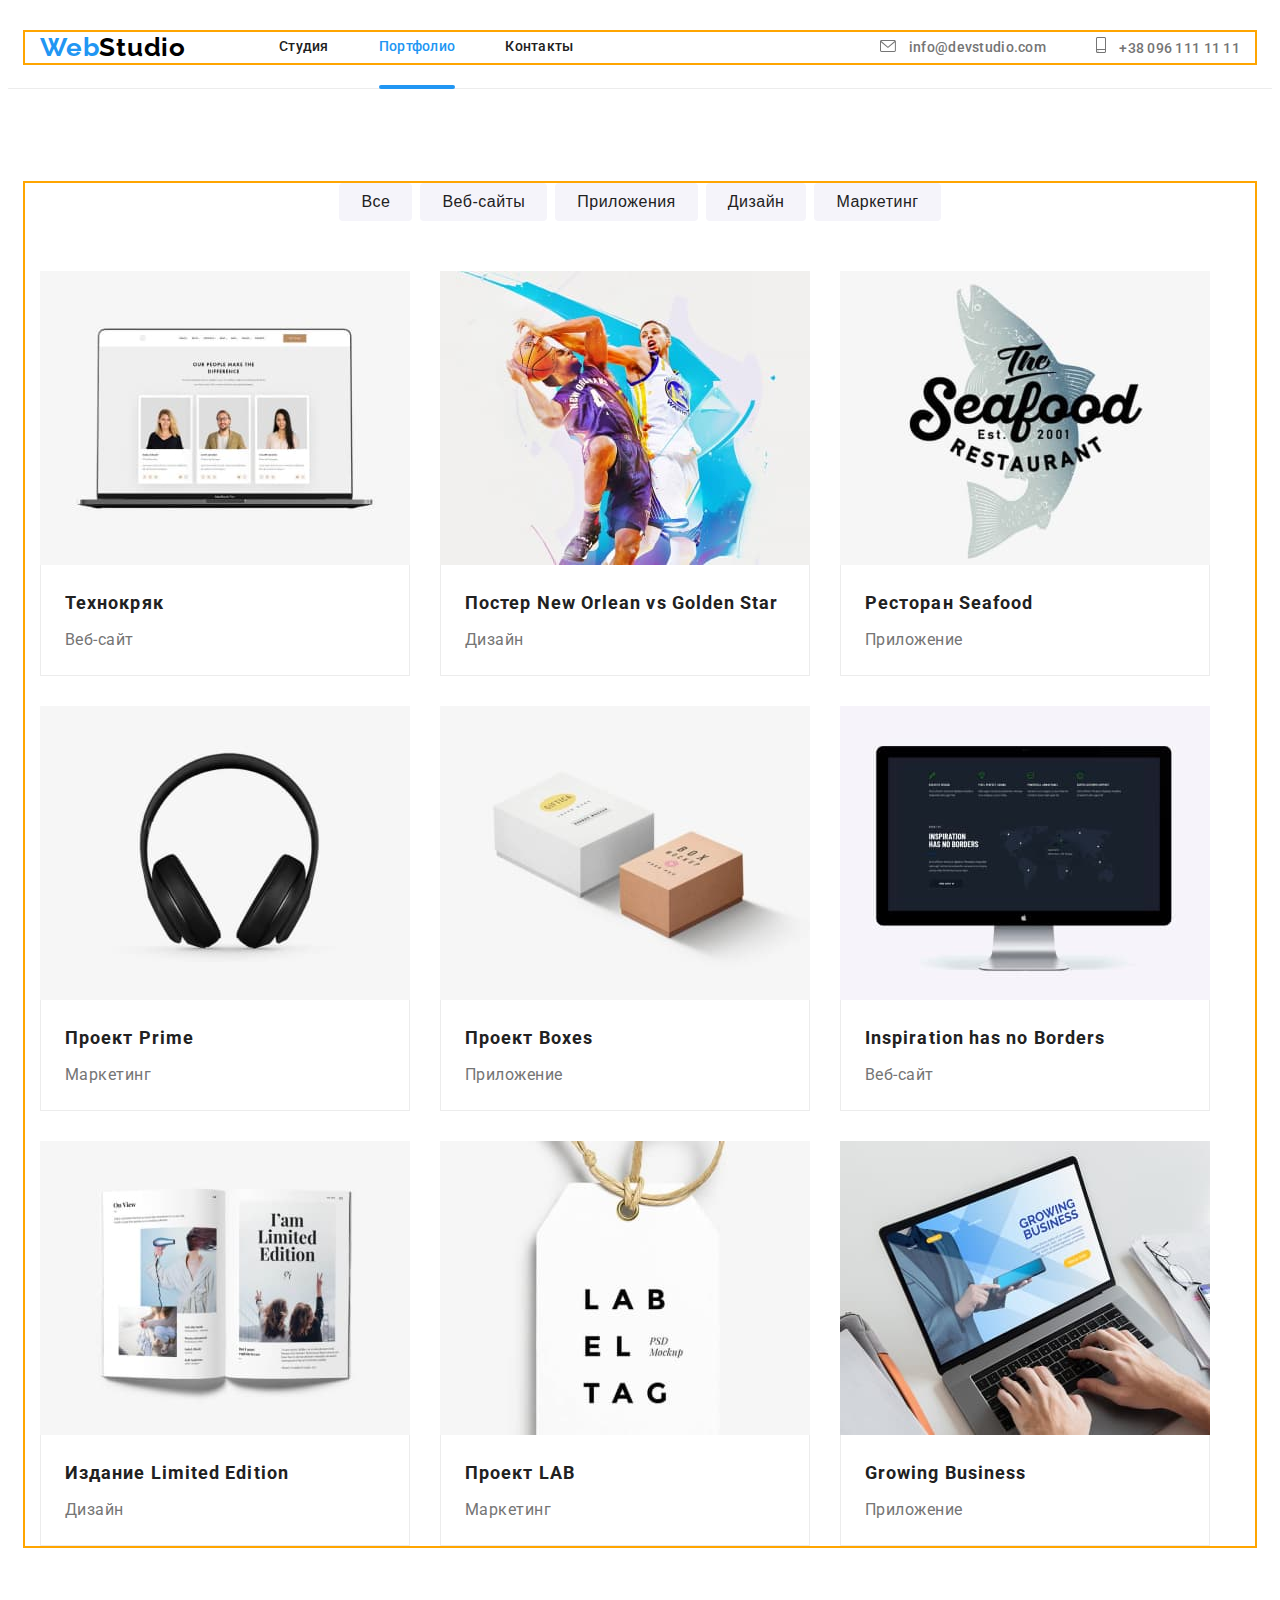
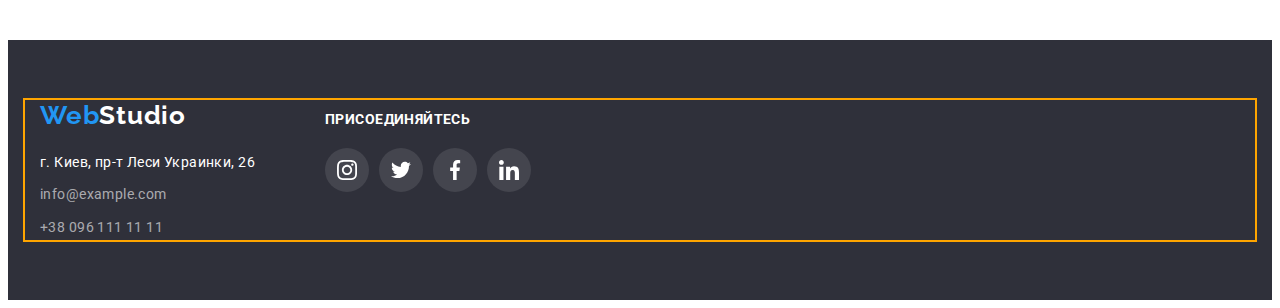
==== portfolio.html @ 05472dbf "copy" ====
<!DOCTYPE html>
<html lang="ru">
<head>
    <meta charset="UTF-8">
    <meta http-equiv="X-UA-Compatible" content="IE=edge">
    <meta name="viewport" content="width=device-width, initial-scale=1.0">
    <title>WebStudio</title>
    <link rel="stylesheet" href="https://cdnjs.cloudflare.com/ajax/libs/modern-normalize/1.1.0/modern-normalize.min.css" integrity="sha512-wpPYUAdjBVSE4KJnH1VR1HeZfpl1ub8YT/NKx4PuQ5NmX2tKuGu6U/JRp5y+Y8XG2tV+wKQpNHVUX03MfMFn9Q==" crossorigin="anonymous" referrerpolicy="no-referrer" />
    <link rel="preconnect" href="https://fonts.googleapis.com">
    <link rel="preconnect" href="https://fonts.gstatic.com" crossorigin>
    <link href="https://fonts.googleapis.com/css2?family=Raleway:wght@700&family=Roboto:wght@400;500;700;900&display=swap" rel="stylesheet">
    <link rel="stylesheet" href="./css/styles.css">
</head>
<body>
     <header class="header">
        <div class="conteiner header-conteiner">
        <a href="" class="logo link">Web<span class="logo-dark">Studio</span></a>
            <nav>
            <ul class="list subtitle-list">
                <li class="subtitle-item"><a class="subtitle-link link" href="index.html">Студия</a></li>
                <li class="subtitle-item"><a class="subtitle-portfolio-link link current" href="index.html">Портфолио</a></li>
                <li class="subtitle-item"><a class="subtitle-link link" href="">Контакты</a></li>
            </ul>
            </nav>
            
        <ul class="list contacts-list">
            <li class="contacts-item">
                <a class="contacts-link link" href="mailto:info@devstudio.com">
                <svg class="contacts-icon" width="16" height="12">
                    <use href="./images/icons.svg#icon-mail"></use>
                </svg> info@devstudio.com</a>
            </li>
            
            <li class="contacts-item">
                <a class="contacts-link link" href="tel:+380961111111">
                <svg class="contacts-icon" width="10" height="16">
                    <use href="./images/icons.svg#icon-smartphone"></use>
                </svg>  +38 096 111 11 11</a>
            </li>
        </ul> 
        </div>
    </header>
    <main>
        <section class="section">            
        <div class="conteiner">
 
        
            <h1 class="visually-hidden">Портфолио</h1> 
           
       
            <ul class="list portfolio-list">
                    <li class="portfolio-item"><button type="button" class="button-item">Все</button></li>
                    <li class="portfolio-item"><button type="button" class="button-item">Веб-сайты</button></li>
                    <li class="portfolio-item"><button type="button" class="button-item">Приложения</button></li>
                    <li class="portfolio-item"><button type="button" class="button-item">Дизайн</button></li>
                    <li class="portfolio-item"><button type="button" class="button-item">Маркетинг</button></li>
                 </ul>                 
             
           
                
                   
            <ul class="list servis-list">

                <li class="servis-item">
                   <a class="link servis-item-link" href="" target="_blank" rel="noreferrer noopener">
                    <div class="description">
                    <img src="./images/Компьютер.jpg" alt="Веб-сайт"
                    width="370"
                    height="294">
                                         
                            <div class="overlay">
                                <p>Технокряк это современная площадка распространения коронавируса. Компании используют эту платформу для цифрового
                                шпионажа и атак на защищённые сервера конкурентов.</p>
                             </div>
                        </div>
                        <div class="card">
                    <h2 class="servis-title">Технокряк</h2>
                    <p class="servis-text">Веб-сайт</p>
                    </div>
            </a>
                </li>  
             
                <li class="servis-item">
                    <a class="link servis-item-link" href="" target="_blank" rel="noreferrer noopener">
                    <div class="description">
                        <img src="./images/Баскетбол.jpg" alt="Постер"
                    width="370"
                    height="294">
                    <div class="overlay">
                        <p>Технокряк это современная площадка распространения коронавируса. Компании используют эту платформу для цифрового
                            шпионажа и атак на защищённые сервера конкурентов.</p>
                    </div>
                    </div>
                    <div class="card">
                    <h2 class="servis-title">Постер New Orlean vs Golden Star</h2>
                    <p class="servis-text">Дизайн</p>
                    </div>
                    </a>
                </li>  
                <li class="servis-item">
                <a class="link servis-item-link" href="" target="_blank" rel="noreferrer noopener">
                    <div class="description">
                    <img src="./images/Ресторан.jpg" alt="логотип ресторана"
                    width="370"
                    height="294">
                    <div class="overlay">
                        <p>Технокряк это современная площадка распространения коронавируса. Компании используют эту платформу для цифрового
                            шпионажа и атак на защищённые сервера конкурентов.</p>
                    </div>
                    </div>
                   <div class="card">            
                    <h2 class="servis-title">Ресторан Seafood</h2>
                    <p class="servis-text">Приложение</p>
                    </div>
                </a>
                </li>       
                <li class="servis-item">
                    <a class="link servis-item-link" href="" target="_blank" rel="noreferrer noopener">
                    <div class="description">
                        <img src="./images/Наушники.jpg" alt="наушники"
                    width="370"
                    height="294">
                    <div class="overlay">
                        <p>Технокряк это современная площадка распространения коронавируса. Компании используют эту платформу для цифрового
                            шпионажа и атак на защищённые сервера конкурентов.</p>
                    </div>
                    </div>
                    <div class="card">
                    <h2 class="servis-title">Проект Prime</h2>
                    <p class="servis-text">Маркетинг</p>
                    </div>
                    </a>
                </li>       
                <li class="servis-item">
                    <a class="link servis-item-link" href="" target="_blank" rel="noreferrer noopener">
                    <div class="description">
                        <img src="./images/Коробки.jpg" alt="коробки"
                    width="370"
                    height="294">
                    <div class="overlay">
                        <p>Технокряк это современная площадка распространения коронавируса. Компании используют эту платформу для цифрового
                            шпионажа и атак на защищённые сервера конкурентов.</p>
                    </div>
                    </div>
                       <div class="card">
                    <h2 class="servis-title">Проект Boxes</h2>
                    <p class="servis-text">Приложение</p>
                    </div>
                    </a>
                </li>       
                <li class="servis-item">
                    <a class="link servis-item-link" href="" target="_blank" rel="noreferrer noopener">
                    <div class="description">
                        <img src="./images/Монитор.jpg" alt="монитор"
                    width="370"
                    height="294">
                    <div class="overlay">
                        <p>Технокряк это современная площадка распространения коронавируса. Компании используют эту платформу для цифрового
                            шпионажа и атак на защищённые сервера конкурентов.</p>
                    </div>
                    </div>
                   <div class="card">
                    <h2 class="servis-title">Inspiration has no Borders</h2>
                    <p class="servis-text">Веб-сайт</p>
                    </div>
                    </a>
                </li>       
                <li class="servis-item">
                    <a class="link servis-item-link" href="" target="_blank" rel="noreferrer noopener">
                        <div class="description">
                        <img src="./images/Книга.jpg" alt="книга"
                    width="370"
                    height="294">
                    <div class="overlay">
                        <p>Технокряк это современная площадка распространения коронавируса. Компании используют эту платформу для цифрового
                            шпионажа и атак на защищённые сервера конкурентов.</p>
                    </div>
                        </div>
                   <div class="card">
                    <h2 class="servis-title">Издание Limited Edition</h2>
                    <p class="servis-text">Дизайн</p>
                    </div>
                    </a>
                </li>       
                <li class="servis-item">
                    <a class="link servis-item-link" href="" target="_blank" rel="noreferrer noopener">
                    <div class="description">
                        <img src="./images/Бирка.jpg" alt="логотип компании LAB"
                    width="370"
                    height="294">
                    <div class="overlay">
                        <p>Технокряк это современная площадка распространения коронавируса. Компании используют эту платформу для цифрового
                            шпионажа и атак на защищённые сервера конкурентов.</p>
                    </div>
                    </div>
                   <div class="card">
                        <h2 class="servis-title">Проект LAB</h2>
                    <p class="servis-text">Маркетинг</p>
                    </div>
                    </a>
                </li>       
                <li class="servis-item">
                    <a class="link servis-item-link" href="" target="_blank" rel="noreferrer noopener">
                    <div class="description">
                        <img src="./images/Ноутбук.jpg" alt="ноутбук"
                    width="370"
                    height="294">
                    <div class="overlay">
                        <p>Технокряк это современная площадка распространения коронавируса. Компании используют эту платформу для цифрового
                            шпионажа и атак на защищённые сервера конкурентов.</p>
                    </div>
                    </div>
                   <div class="card">
                    <h2 class="servis-title">Growing Business</h2>
                    <p class="servis-text">Приложение</p>
                   </div>
                    </a>
                </li>       
            </ul>
         
        </div>                   
           
            </section>
    </main>
<footer class="footer">
    <div class="connect-wrap">
        <div class="conteiner connect-container">
            <div class="left connect">
                <a href="" class="logo-second link">Web<span class="logo-light">Studio</span></a>
                <address class="address">
                    <ul class="list navigation">
                        <li class="address-map"><a class="link" href="https://goo.gl/maps/91BT5qwoaYXoo1Ds5"
                                target="_blank" rel="nooperer noreferrer">г. Киев, пр-т Леси Украинки, 26</a> </li>
                        <li class="address-item"><a class="link" href="maito:info@example.com">info@example.com</a></li>
                        <li class="address-item"><a class="link" href="tel:+380961111111">+38 096 111 11 11</a></li>
                    </ul>
                </address>
            </div>

            <section class="social-network">
                <h2 class="visually-hidden">Мы в социальных сетях</h2>
                <b>присоединяйтесь</b>
                <ul class="social-network-list list">
                    <li class="social-network-item"><a href="" class="social-network-link">
                            <svg class="social-network-icon" width="20" height="20">
                                <use href="./images/icons.svg#icon-instagram"></use>
                            </svg>
                        </a>
                    </li>
                    <li class="social-network-item"><a href="" class="social-network-link">
                            <svg class="social-network-icon" width="20" height="20">
                                <use href="./images/icons.svg#icon-twitter"></use>
                            </svg>
                        </a>
                    </li>
                    <li class="social-network-item">
                        <a href="" class="social-network-link">
                            <svg class="social-network-icon" width="20" height="20">
                                <use href="./images/icons.svg#icon-facebook"></use>
                            </svg>
                        </a>
                    </li>
                    <li class="social-network-item">
                        <a href="" class="social-network-link">
                            <svg class="social-network-icon" width="20" height="20">
                                <use href="./images/icons.svg#icon-linkedin"></use>
                            </svg>
                        </a>
                    </li>
                </ul>
            </section>
        </div>

    </div>
</footer>

       
</body>
</html>
---- css/styles.css ----
:root {
  --title-color: #212121;
  --second-color: #2196f3;
  --text-color: #757575;
  --background-color: #2f303a;
  --icon-color: #afb1b8;
}
body {
  font-family: "Roboto", sans-serif;
  color: #212121;
  background-color: #ffffff;
}
p,
h1,
h2,
h3,
h4,
h5,
h6 {
  margin: 0;
}
ul {
  margin: 0;
  padding: 0;
}
img {
  display: block;
}
.list {
  list-style: none;
}
.link {
  text-decoration: none;
  color: inherit;
}
.visually-hidden {
  position: absolute;
  white-space: nowrap;
  width: 1px;
  height: 1px;
  overflow: hidden;
  border: 0;
  padding: 0;
  clip: rect(0 0 0 0);
  clip-path: inset(50%);
  margin: -1px;
}
.conteiner {
  width: 1200px;
  padding-right: 15px;
  padding-left: 15px;
  margin: 0 auto;
  outline: 2px solid orange;
}
/* ----Header---- */

.logo {
  font-family: Raleway, sans-serif;
  font-weight: 700;
  font-size: 26px;
  line-height: 1.19;
  letter-spacing: 0.03em;
  color: var(--second-color);
  margin-right: 93px;
}
.logo-dark {
  color: #000000;
}
.logo-light {
  color: #ffffff;
}
.header {
  padding-top: 24px;
  padding-bottom: 25px;
  border-bottom: 1px solid #ececec;
}
.header-conteiner {
  display: flex;
  align-items: center;
}
.subtitle-list {
  display: flex;
}
.subtitle-item {
  font-weight: 500;
  font-size: 14px;
  line-height: 1.14;
  letter-spacing: 0.02em;
  color: var(--title-color);
}
.current {
  color: var(--second-color);
}

.subtitle-link {
  transition: color 250ms cubic-bezier(0.4, 0, 0.2, 1);
}
.subtitle-link:hover,
.subtitle-link:focus {
  color: var(--second-color);
}
.subtitle-studio-link:hover,
.subtitle-studio-link:focus {
  color: var(--second-color);
}

.subtitle-item:not(:last-child) {
  margin-right: 50px;
}
.contacts-item:not(:last-child) {
  margin-right: 50px;
}
.subtitle-studio-link {
  position: relative;
  transition: color 250ms cubic-bezier(0.4, 0, 0.2, 1);
}

.subtitle-studio-link::after {
  content: "";
  position: absolute;
  display: flex;
  width: 100%;
  height: 4px;
  left: 0;
  bottom: -35px;
  border-radius: 2px;
  background-color: var(--second-color);
  transition: color 250ms cubic-bezier(0.4, 0, 0.2, 1);
}
.subtitle-studio-link::after:hover,
.subtitle-studio-link::after:focus {
  color: var(--second-color);
}
.subtitle-portfolio-link {
  position: relative;
  transition: color 250ms cubic-bezier(0.4, 0, 0.2, 1);
}
.subtitle-portfolio-link:hover,
.subtitle-portfolio-link:focus {
  color: var(--second-color);
}
.subtitle-portfolio-link::after {
  content: "";
  position: absolute;
  display: flex;
  width: 100%;
  height: 4px;
  left: 0;
  bottom: -35px;
  border-radius: 2px;
  background-color: var(--second-color);
  transition: color 250ms cubic-bezier(0.4, 0, 0.2, 1);
}
.subtitle-portfolio-link::after:hover,
.subtitle-portfolio-link::after:focus {
  color: var(--second-color);
}
.contacts-list {
  display: flex;
  align-items: center;
  margin-left: auto;
}
.contacts-item {
  font-weight: 500;
  font-size: 14px;
  line-height: 1.4;
  letter-spacing: 0.02em;
  color: var(--text-color);
}
.contacts-link {
  transition: color 250ms cubic-bezier(0.4, 0, 0.2, 1);
}
.contacts-link:hover,
.contacts-link:focus {
  color: var(--second-color);
}
.contacts-icon {
  fill: currentColor;
  margin-right: 10px;
}

/* ---------Hero--------- */
.hero {
  padding: 200px 0;
  background-color: var(--background-color);
  background-image: linear-gradient(
      rgba(47, 48, 58, 0.4),
      rgba(47, 48, 58, 0.4)
    ),
    url(../images/hero-bg.jpg);
  background-repeat: no-repeat;
  background-position: center;
  background-size: cover;
  max-width: 1600px;
  margin-left: auto;
  margin-right: auto;
}

.hero-title {
  font-weight: 900;
  font-size: 44px;
  line-height: 1.36;
  text-align: center;
  letter-spacing: 0.06em;
  text-transform: uppercase;
  color: #ffffff;
  max-width: 696px;
  margin-left: auto;
  margin-right: auto;
  margin-bottom: 30px;
}

.hero-btn {
  font-weight: 700;
  font-size: 16px;
  line-height: 1.87;
  display: flex;
  align-items: center;
  text-align: center;
  letter-spacing: 0.06em;
  color: #ffffff;
  background: var(--second-color);
  box-shadow: 0px 4px 4px rgba(0, 0, 0, 0.15);
  border-radius: 4px;
  padding: 10px 32px;
  cursor: pointer;
  margin-right: auto;
  margin-left: auto;
  transition: background-color 250ms cubic-bezier(0.4, 0, 0.2, 1);
}
.hero-btn:hover,
.hero-btn:focus {
  background-color: #188ce8;
}

/* ---------Features---------- */
.section {
  padding-top: 94px;
  padding-bottom: 94px;
}
.features-picture-list {
  display: flex;
}

.features-picture-link {
  width: 270px;
  height: 120px;
  background: #f5f4fa;
  border-radius: 4px;
  display: flex;
  justify-content: center;
  align-items: center;
  margin-bottom: 30px;
}

.features-picture {
  flex-basis: calc((100% - 90px) / 4);
}
.features-picture:not(:nth-child(4)) {
  margin-right: 30px;
}
.features-list {
  display: flex;
}
.features-items {
  flex-basis: calc((100% - 90px) / 4);
}
.features-items:not(:nth-child(4)) {
  margin-right: 30px;
}

.features-title {
  font-weight: 700;
  font-size: 14px;
  line-height: 1.14;
  letter-spacing: 0.03em;
  text-transform: uppercase;
  color: var(--title-color);
  margin-bottom: 10px;
}
.features-text {
  font-weight: 400;
  font-size: 14px;
  line-height: 1.71;
  letter-spacing: 0.03em;
  color: var(--text-color);
}

/* ----------Work----------- */

.work {
  padding-top: 0;
}
.work-list {
  display: flex;
  flex-wrap: wrap;
}

.work-item {
  position: relative;
  width: calc((100% - 60px) / 3);
  margin-right: 30px;
}
.work-item:last-child {
  margin-right: 0;
}
.work-title {
  font-weight: 700;
  font-size: 36px;
  line-height: 1.16;
  text-align: center;
  letter-spacing: 0.03em;
  color: var(--title-color);
  margin-bottom: 50px;
}

.label-text {
  display: flex;
  align-items: center;
  justify-content: center;
  position: absolute;
  left: 0;
  bottom: 0;
  width: 100%;
  height: 70px;
  background-color: rgba(47, 48, 58, 0.8);
  font-weight: 700;
  font-size: 14px;
  line-height: 16px;
  letter-spacing: 0.03em;
  text-transform: uppercase;
  color: #ffffff;
}

/* --------Team------- */
.team-list {
  display: flex;
  flex-wrap: wrap;
}
.team-item {
  background-color: #ffffff;
  flex-basis: calc(100% / 4 - 30px);
  box-shadow: 0px 1px 3px rgba(0, 0, 0, 0.12), 0px 1px 1px rgba(0, 0, 0, 0.14),
    0px 2px 1px rgba(0, 0, 0, 0.2);
  border-radius: 0px 0px 4px 4px;
}
.team-item:not(:nth-child(4)) {
  margin-right: 30px;
}
.team {
  background-color: #f5f4fa;
  font-weight: 700;
  font-size: 36px;
  line-height: 1.16;
  text-align: center;
  letter-spacing: 0.03em;
  color: var(--title-color);
}
.team-title {
  font-weight: 700;
  font-size: 36px;
  line-height: 42px;
  text-align: center;
  letter-spacing: 0.03em;
  color: var(--title-color);
  margin-bottom: 50px;
}
.team-name {
  font-weight: 500;
  font-size: 16px;
  line-height: 1.19;
  text-align: center;
  letter-spacing: 0.03em;
  color: var(--title-color);
  margin-bottom: 10px;
}
.team-text {
  font-weight: 400;
  font-size: 16px;
  line-height: 1.19;
  text-align: center;
  letter-spacing: 0.03em;
  color: var(--text-color);
  margin-bottom: 16px;
}
.team-desk {
  padding-top: 30px;
  padding-bottom: 30px;
}
.team-social-link {
  width: 44px;
  height: 44px;
  background-color: #ffffff;
  display: flex;
  justify-content: center;
  align-items: center;
  border-radius: 50%;
  color: #afb1b8;
  transition: background-color 250ms cubic-bezier(0.4, 0, 0.2, 1);
}
.team-social-icon {
  fill: currentColor;
}
.team-social-link:hover,
.team-social-link:focus {
  background-color: var(--second-color);
  color: #ffffff;
}
.team-social-list {
  display: flex;
  justify-content: center;
}
.team-social-item:not(:nth-child(4)) {
  margin-right: 10px;
}

/* -----------Clients------------ */

.clients-title {
  font-weight: 700;
  font-size: 36px;
  line-height: 1.16;
  text-align: center;
  letter-spacing: 0.03em;
  color: var(--title-color);
  margin-bottom: 50px;
}
.clients-list {
  display: flex;
}
.clients-picture {
  flex-basis: calc(100% / 6 - 150px);
}
.clients-picture:not(:last-child) {
  margin-right: 30px;
}
.clients-picture-link {
  width: 170px;
  height: 92px;
  border: 1px solid #afb1b8;
  border-radius: 4px;
  display: flex;
  justify-content: center;
  align-items: center;
  color: var(--icon-color);
  transition: color 250ms cubic-bezier(0.4, 0, 0.2, 1),
    background-color 250ms linear;
}

.clients-picture-icon {
  fill: currentColor;
}
.clients-picture-link:hover,
.clients-picture-link:focus {
  color: var(--second-color);
  border-color: var(--second-color);
}

/* ------Footer------- */

.footer {
  background-color: var(--background-color);
  padding-top: 60px;
  padding-bottom: 60px;
}
.connect-container {
  display: flex;
  align-items: baseline;
}
.logo-second {
  font-family: Raleway, sans-serif;
  font-weight: 700;
  font-size: 26px;
  line-height: 1.19;
  letter-spacing: 0.03em;
  color: var(--second-color);
}
.address {
  margin-top: 20px;
}
.address-map {
  font-style: normal;
  font-weight: normal;
  font-size: 14px;
  line-height: 1.71;
  letter-spacing: 0.03em;
  color: #ffffff;
  margin-bottom: 9px;
}
.address-item {
  font-style: normal;
  font-weight: normal;
  font-size: 14px;
  line-height: 1.71;
  letter-spacing: 0.03em;
  color: rgba(255, 255, 255, 0.6);
  margin-bottom: 9px;
}
.address-item:nth-child(3) {
  margin-bottom: 0;
}

.social-network {
  margin-left: 70px;
}
b {
  font-weight: 700;
  font-size: 14px;
  line-height: 16px;
  letter-spacing: 0.03em;
  text-transform: uppercase;
  color: #ffffff;
  text-align: left;
  justify-content: center;
}
.social-network-link {
  width: 44px;
  height: 44px;
  background-color: hsla(0, 0%, 100%, 0.1);
  display: flex;
  justify-content: center;
  align-items: center;
  border-radius: 50%;
  color: #ffffff;
  transition: background-color 250ms cubic-bezier(0.4, 0, 0.2, 1);
}
.social-network-icon {
  fill: currentColor;
}
.social-network-link:hover,
.social-network-link:focus {
  background-color: var(--second-color);
}
.social-network-list {
  display: flex;
  justify-content: center;
  margin-top: 20px;
}
.social-network-item:not(:nth-child(4)) {
  margin-right: 10px;
}

/* ------Portfolio-------- */

.button-item {
  font-weight: 500;
  font-size: 16px;
  line-height: 1.62;
  text-align: center;
  letter-spacing: 0.03em;
  color: var(--title-color);
  padding: 6px 22px;
  border: none;
  background-color: #f5f4fa;
  border-radius: 4px;
  transition: background-color 250ms cubic-bezier(0.4, 0, 0.2, 1),
    color 250ms cubic-bezier(0.4, 0, 0.2, 1), background-color 250ms linear,
    box-shadow 250ms cubic-bezier(0.4, 0, 0.2, 1);
}
.button-item:hover,
.button-item:focus {
  color: #ffffff;
  background-color: var(--second-color);
  cursor: pointer;
  box-shadow: 0px 4px 4px rgba(0, 0, 0, 0.25);
}

.portfolio-list {
  display: flex;
  flex-wrap: wrap;
  justify-content: center;
  margin-bottom: 50px;
}
.portfolio-item:not(:last-child) {
  margin-right: 8px;
}

.servis-list {
  display: flex;
  flex-wrap: wrap;
}
.servis-item {
  flex-basis: calc(100% / 3 - 60px);
}
.servis-item:not(:nth-child(3n)) {
  margin-right: 30px;
}
.servis-item:not(:nth-last-child(-n + 3)) {
  margin-bottom: 30px;
}
.card {
  padding: 20px 24px;
  border-bottom: 1px solid #ececec;
  border-left: 1px solid #ececec;
  border-right: 1px solid #ececec;
}
.servis-title {
  font-weight: 700;
  font-size: 18px;
  line-height: 2;
  letter-spacing: 0.06em;
  color: var(--title-color);
  margin-bottom: 4px;
}
.servis-text {
  font-weight: 400;
  font-size: 16px;
  line-height: 1.87;
  letter-spacing: 0.03em;
  color: var(--text-color);
}
.servis-item-link:hover,
.servis-item-link:focus {
  box-shadow: 0px 1px 1px rgba(0, 0, 0, 0.12), 1px 4px 6px rgba(0, 0, 0, 0.16);
}

.servis-item-link {
  display: block;
  transition: box-shadow 250ms cubic-bezier(0.4, 0, 0.2, 1);
}
.description {
  position: relative;
  overflow: hidden;
}
.servis-item-link:hover .overlay,
.servis-item-link:focus .overlay {
  transform: translateY(0);
}

.overlay {
  position: absolute;
  top: 0;
  left: 0;
  width: 100%;
  height: 100%;
  background: rgba(33, 150, 243, 0.9);

  transform: translateY(100%);
  transition: transform 250ms cubic-bezier(0.4, 0, 0.2, 1);
}
.overlay > p {
  font-weight: normal;
  font-size: 18px;
  line-height: 1.56;

  letter-spacing: 0.03em;

  color: #ffffff;
  padding: 63px 24px;
}

/* -------Модальное окно-------- */
.backdrop {
  position: fixed;
  top: 0;
  width: 100vw;
  height: 100vh;
  background-color: rgba(255, 255, 255, 0.4);
  transition: opacity 500ms, visibility 500ms;
}
.backdrop.is-hidden .modal {
  transform: scale(0.5);
}
.modal {
  width: 528px;
  height: 581px;
  background-color: #ffffff;
  border-radius: 4px;
  position: absolute;
  top: 50%;
  left: 50%;
  transform: translate(-50%, -50%) scale(1);
  transition: transform 600ms;
}
.modal-close {
  display: flex;
  align-items: center;
  justify-content: center;
  background-color: #ffffff;
  border: #ffffff;
  position: absolute;
  top: 8px;
  right: 8px;
}
.is-hidden {
  opacity: 0;
  pointer-events: none;
  visibility: hidden;
}
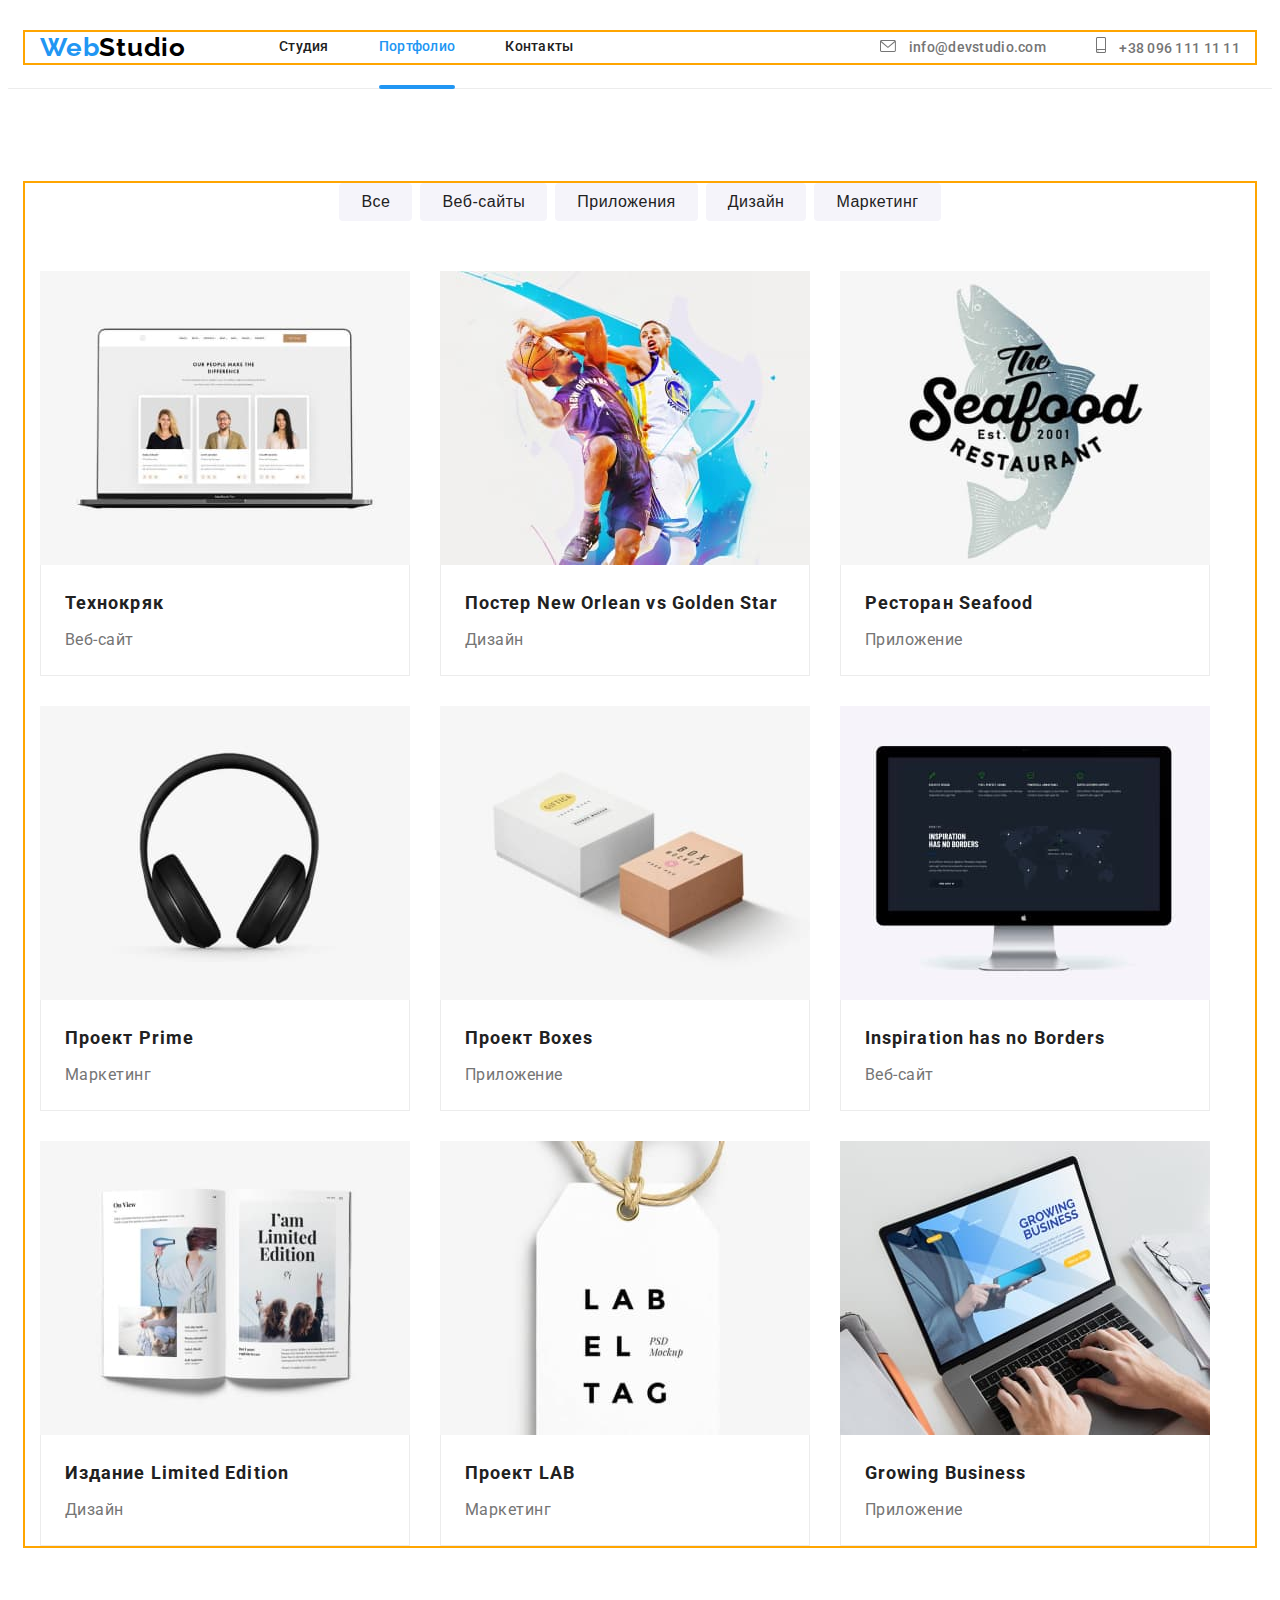
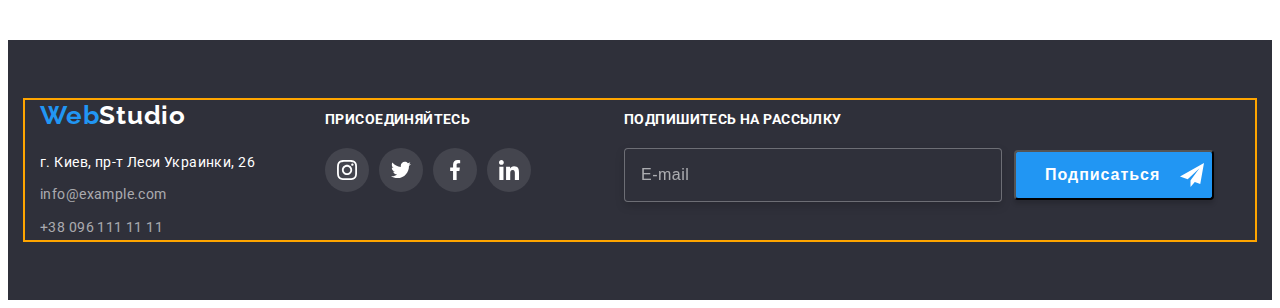
==== commit 7f608a92: "секция подписка" ====
--- a/portfolio.html
+++ b/portfolio.html
@@ -269,6 +269,28 @@
                     </li>
                 </ul>
             </section>
+
+            <section class="subscription">
+                <h2 class="visually-hidden">Подписка на нас</h2>
+                <b>Подпишитесь на рассылку</b>
+                <div class="right-subs">
+                    <label class="input-text-subscription" for="subs-email">
+                        <input type="email" class="form-input-subscription" name="subs-email" placeholder="E-mail" required
+                            id="subs-email" />
+                    </label>
+            
+                    <button type="submit" class="subscription-btn">Подписаться
+                        <span class="send-subscription">
+                            <svg class="send-subscription" width="24" height="24">
+                                <use href="./images/icons.svg#icon-icon-send"></use>
+            
+                            </svg>
+            
+                        </span>
+                    </button>
+                </div>
+            
+            </section>
         </div>
 
     </div>
--- a/css/styles.css
+++ b/css/styles.css
@@ -540,6 +540,70 @@
   margin-right: 10px;
 }
 
+/* ----------Подписка------------ */
+
+.subscription {
+  margin-left: 93px;
+}
+
+.right-subs {
+  display: flex;
+  align-items: baseline;
+}
+.form-input-subscription {
+  width: 358px;
+  height: 50px;
+  background-color: var(--background-color);
+  border: 1px solid rgba(255, 255, 255, 0.3);
+
+  filter: drop-shadow(0px 4px 4px rgba(0, 0, 0, 0.15));
+  border-radius: 4px;
+  font-size: 16px;
+  line-height: 1.25;
+  letter-spacing: 0.03em;
+  color: rgba(255, 255, 255, 0.6);
+  padding-left: 16px;
+  margin-top: 20px;
+}
+.form-input-subscription::placeholder {
+  font-size: 16px;
+  line-height: 1.25;
+  display: flex;
+  align-items: center;
+  letter-spacing: 0.03em;
+  color: rgba(255, 255, 255, 0.6);
+}
+.subscription-btn {
+  width: 200px;
+  height: 50px;
+  font-weight: 700;
+  font-size: 16px;
+  line-height: 1.87;
+  display: flex;
+  align-items: center;
+  text-align: center;
+  letter-spacing: 0.06em;
+  color: #ffffff;
+  background: var(--second-color);
+  box-shadow: 0px 4px 4px rgba(0, 0, 0, 0.15);
+  border-radius: 4px;
+  padding: 10px 55px;
+  cursor: pointer;
+  margin-left: 12px;
+  padding-left: 29px;
+  transition: background-color 250ms cubic-bezier(0.4, 0, 0.2, 1);
+}
+.subscription-btn:hover,
+.subscription-btn:focus {
+  background-color: var(--second-color);
+}
+.send-subscription {
+  margin-left: 10px;
+  display: block;
+  align-items: center;
+  text-align: center;
+}
+
 /* ------Portfolio-------- */
 
 .button-item {
@@ -671,19 +735,152 @@
   left: 50%;
   transform: translate(-50%, -50%) scale(1);
   transition: transform 600ms;
+  padding: 40px 43px;
 }
 .modal-close {
   display: flex;
   align-items: center;
   justify-content: center;
   background-color: #ffffff;
-  border: #ffffff;
+  border-radius: 50%;
+  border: 1px solid rgba(0, 0, 0, 0.1);
   position: absolute;
   top: 8px;
   right: 8px;
+  cursor: pointer;
+}
+
+.modal-close:hover .button-close,
+.modal-close:focus .button-close {
+  color: var(--second-color);
+}
+.button-close {
+  fill: currentColor;
 }
 .is-hidden {
   opacity: 0;
   pointer-events: none;
   visibility: hidden;
 }
+.modal-title {
+  font-family: Roboto;
+  font-weight: 700;
+  font-size: 20px;
+  line-height: 1.15;
+  text-align: center;
+  letter-spacing: 0.03em;
+  color: var(--title-color);
+  margin-bottom: 12px;
+}
+.form-input {
+  width: 100%;
+  height: 40px;
+  border: 1px solid rgba(33, 33, 33, 0.2);
+  box-sizing: border-box;
+  border-radius: 4px;
+  padding-left: 42px;
+  transition: border 250ms cubic-bezier(0.4, 0, 0.2, 1);
+}
+.form-input:focus,
+.form-text:focus {
+  outline: none;
+  border: 1px solid #2196f3;
+  cursor: pointer;
+}
+.form-input:focus + .input-icon {
+  fill: var(--second-color);
+  cursor: pointer;
+}
+.form-field {
+  margin-bottom: 10px;
+}
+.input-wrap {
+  position: relative;
+}
+.input-icon {
+  width: 18px;
+  height: 18px;
+  position: absolute;
+  left: 12px;
+  top: 50%;
+  transform: translateY(-50%);
+  transition: fill 250ms cubic-bezier(0.4, 0, 0.2, 1);
+}
+.input-text {
+  font-weight: normal;
+  font-size: 12px;
+  line-height: 1.17;
+  letter-spacing: 0.01em;
+  color: var(--text-color);
+  cursor: pointer;
+}
+.form-text {
+  width: 100%;
+  height: 120px;
+  border: 1px solid rgba(33, 33, 33, 0.2);
+  box-sizing: border-box;
+  border-radius: 4px;
+  margin-bottom: 18px;
+  resize: none;
+  padding: 12px 16px;
+}
+.form-text::placeholder {
+  font-weight: normal;
+  font-size: 12px;
+  line-height: 1.17;
+  letter-spacing: 0.01em;
+
+  color: rgba(117, 117, 117, 0.5);
+}
+.check-text {
+  font-size: 14px;
+  line-height: 1.71;
+  letter-spacing: 0.03em;
+  color: var(--text-color);
+  display: flex;
+}
+.check-text::before {
+  content: "";
+  width: 16px;
+  height: 15px;
+  border: 1px solid #212121;
+  border-radius: 2px;
+  margin-right: 8.38px;
+}
+.policy-check:checked + .check-text::before {
+  border: none;
+  background-image: url(../images/icon-check.svg);
+  background-repeat: no-repeat;
+  background-position: center;
+  background-size: cover;
+}
+.link-dogovor {
+  color: var(--second-color);
+}
+.form-field-check {
+  margin-bottom: 30px;
+}
+.check-btn {
+  width: 200px;
+  height: 50px;
+  font-weight: 700;
+  font-size: 16px;
+  line-height: 1.87;
+  display: flex;
+  align-items: center;
+  text-align: center;
+  letter-spacing: 0.06em;
+  color: #ffffff;
+  background: var(--second-color);
+  box-shadow: 0px 4px 4px rgba(0, 0, 0, 0.15);
+  border-radius: 4px;
+  padding: 10px 55px;
+  cursor: pointer;
+  margin-right: auto;
+  margin-left: auto;
+  transition: background-color 250ms cubic-bezier(0.4, 0, 0.2, 1);
+}
+.check-btn:hover,
+.check-btn:focus {
+  background-color: #188ce8;
+}
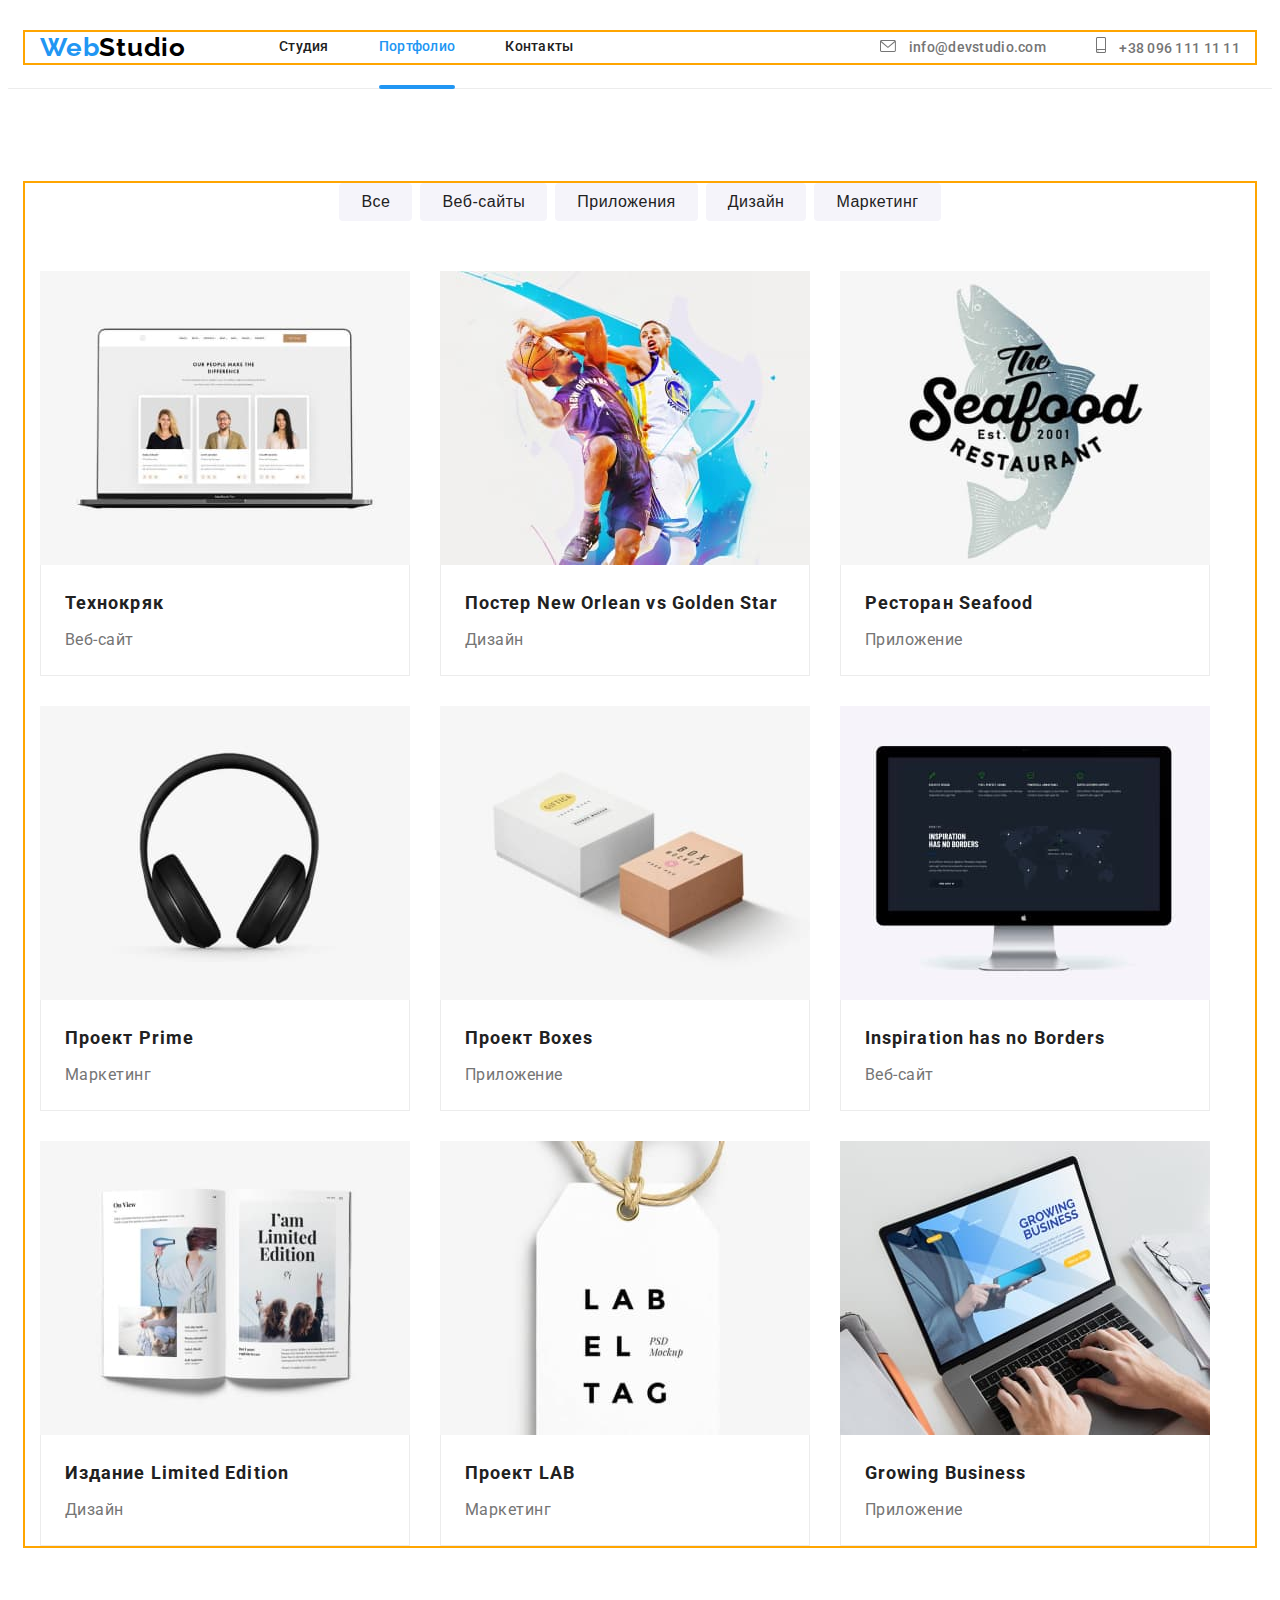
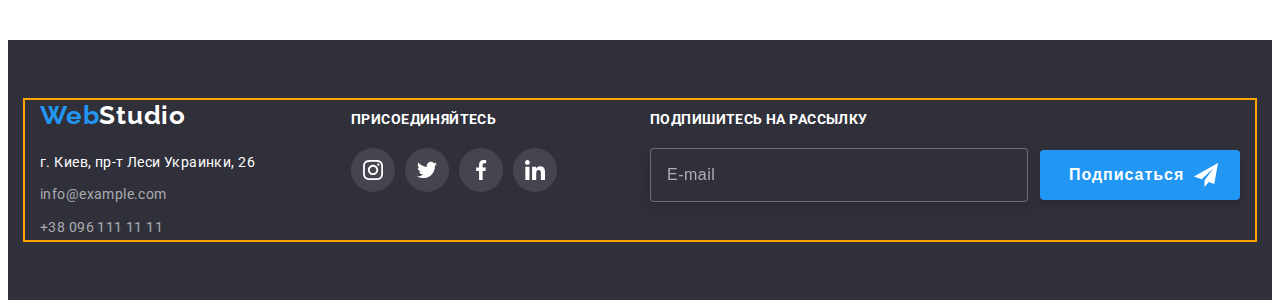
==== commit 8f968fa9: "правки кнопка подписаться" ====
--- a/portfolio.html
+++ b/portfolio.html
@@ -225,7 +225,7 @@
 <footer class="footer">
     <div class="connect-wrap">
         <div class="conteiner connect-container">
-            <div class="left connect">
+            <div class="left-connect">
                 <a href="" class="logo-second link">Web<span class="logo-light">Studio</span></a>
                 <address class="address">
                     <ul class="list navigation">
@@ -237,8 +237,8 @@
                 </address>
             </div>
 
-            <section class="social-network">
-                <h2 class="visually-hidden">Мы в социальных сетях</h2>
+            <div class="social-network">
+
                 <b>присоединяйтесь</b>
                 <ul class="social-network-list list">
                     <li class="social-network-item"><a href="" class="social-network-link">
@@ -268,29 +268,30 @@
                         </a>
                     </li>
                 </ul>
-            </section>
-
-            <section class="subscription">
-                <h2 class="visually-hidden">Подписка на нас</h2>
+            </div>
+
+            <div class="subscription">
+
                 <b>Подпишитесь на рассылку</b>
-                <div class="right-subs">
-                    <label class="input-text-subscription" for="subs-email">
-                        <input type="email" class="form-input-subscription" name="subs-email" placeholder="E-mail" required
-                            id="subs-email" />
-                    </label>
-            
-                    <button type="submit" class="subscription-btn">Подписаться
-                        <span class="send-subscription">
+                <form>
+                    <div class="right-subs">
+                        <label class="input-text-subscription" for="subs-email">
+                            <input type="email" class="form-input-subscription" name="subs-email" placeholder="E-mail"
+                                required id="subs-email" />
+                        </label>
+
+                        <button type="submit" class="subscription-btn">Подписаться
+
                             <svg class="send-subscription" width="24" height="24">
                                 <use href="./images/icons.svg#icon-icon-send"></use>
-            
-                            </svg>
-            
-                        </span>
-                    </button>
-                </div>
-            
-            </section>
+
+                            </svg>
+
+
+                        </button>
+                    </div>
+                </form>
+            </div>
         </div>
 
     </div>
--- a/css/styles.css
+++ b/css/styles.css
@@ -499,7 +499,9 @@
 .address-item:nth-child(3) {
   margin-bottom: 0;
 }
-
+.left-connect {
+  flex-grow: 1;
+}
 .social-network {
   margin-left: 70px;
 }
@@ -549,6 +551,7 @@
 .right-subs {
   display: flex;
   align-items: baseline;
+  margin-top: 20px;
 }
 .form-input-subscription {
   width: 358px;
@@ -563,7 +566,6 @@
   letter-spacing: 0.03em;
   color: rgba(255, 255, 255, 0.6);
   padding-left: 16px;
-  margin-top: 20px;
 }
 .form-input-subscription::placeholder {
   font-size: 16px;
@@ -574,8 +576,9 @@
   color: rgba(255, 255, 255, 0.6);
 }
 .subscription-btn {
-  width: 200px;
-  height: 50px;
+  border: transparent;
+  min-width: 200px;
+  min-height: 50px;
   font-weight: 700;
   font-size: 16px;
   line-height: 1.87;
@@ -587,9 +590,10 @@
   background: var(--second-color);
   box-shadow: 0px 4px 4px rgba(0, 0, 0, 0.15);
   border-radius: 4px;
-  padding: 10px 55px;
+  padding: 10px;
   cursor: pointer;
   margin-left: 12px;
+
   padding-left: 29px;
   transition: background-color 250ms cubic-bezier(0.4, 0, 0.2, 1);
 }
@@ -726,8 +730,8 @@
   transform: scale(0.5);
 }
 .modal {
-  width: 528px;
-  height: 581px;
+  min-width: 528px;
+  min-height: 581px;
   background-color: #ffffff;
   border-radius: 4px;
   position: absolute;
@@ -796,6 +800,7 @@
 }
 .input-wrap {
   position: relative;
+  margin-top: 4px;
 }
 .input-icon {
   width: 18px;
@@ -815,12 +820,13 @@
   cursor: pointer;
 }
 .form-text {
+  display: block;
   width: 100%;
   height: 120px;
   border: 1px solid rgba(33, 33, 33, 0.2);
   box-sizing: border-box;
   border-radius: 4px;
-  margin-bottom: 18px;
+
   resize: none;
   padding: 12px 16px;
 }
@@ -838,12 +844,14 @@
   letter-spacing: 0.03em;
   color: var(--text-color);
   display: flex;
+  align-items: center;
+  justify-content: center;
 }
 .check-text::before {
   content: "";
   width: 16px;
   height: 15px;
-  border: 1px solid #212121;
+  border: 2px solid #212121;
   border-radius: 2px;
   margin-right: 8.38px;
 }
@@ -858,9 +866,10 @@
   color: var(--second-color);
 }
 .form-field-check {
-  margin-bottom: 30px;
+  margin-bottom: 20px;
 }
 .check-btn {
+  border: none;
   width: 200px;
   height: 50px;
   font-weight: 700;
